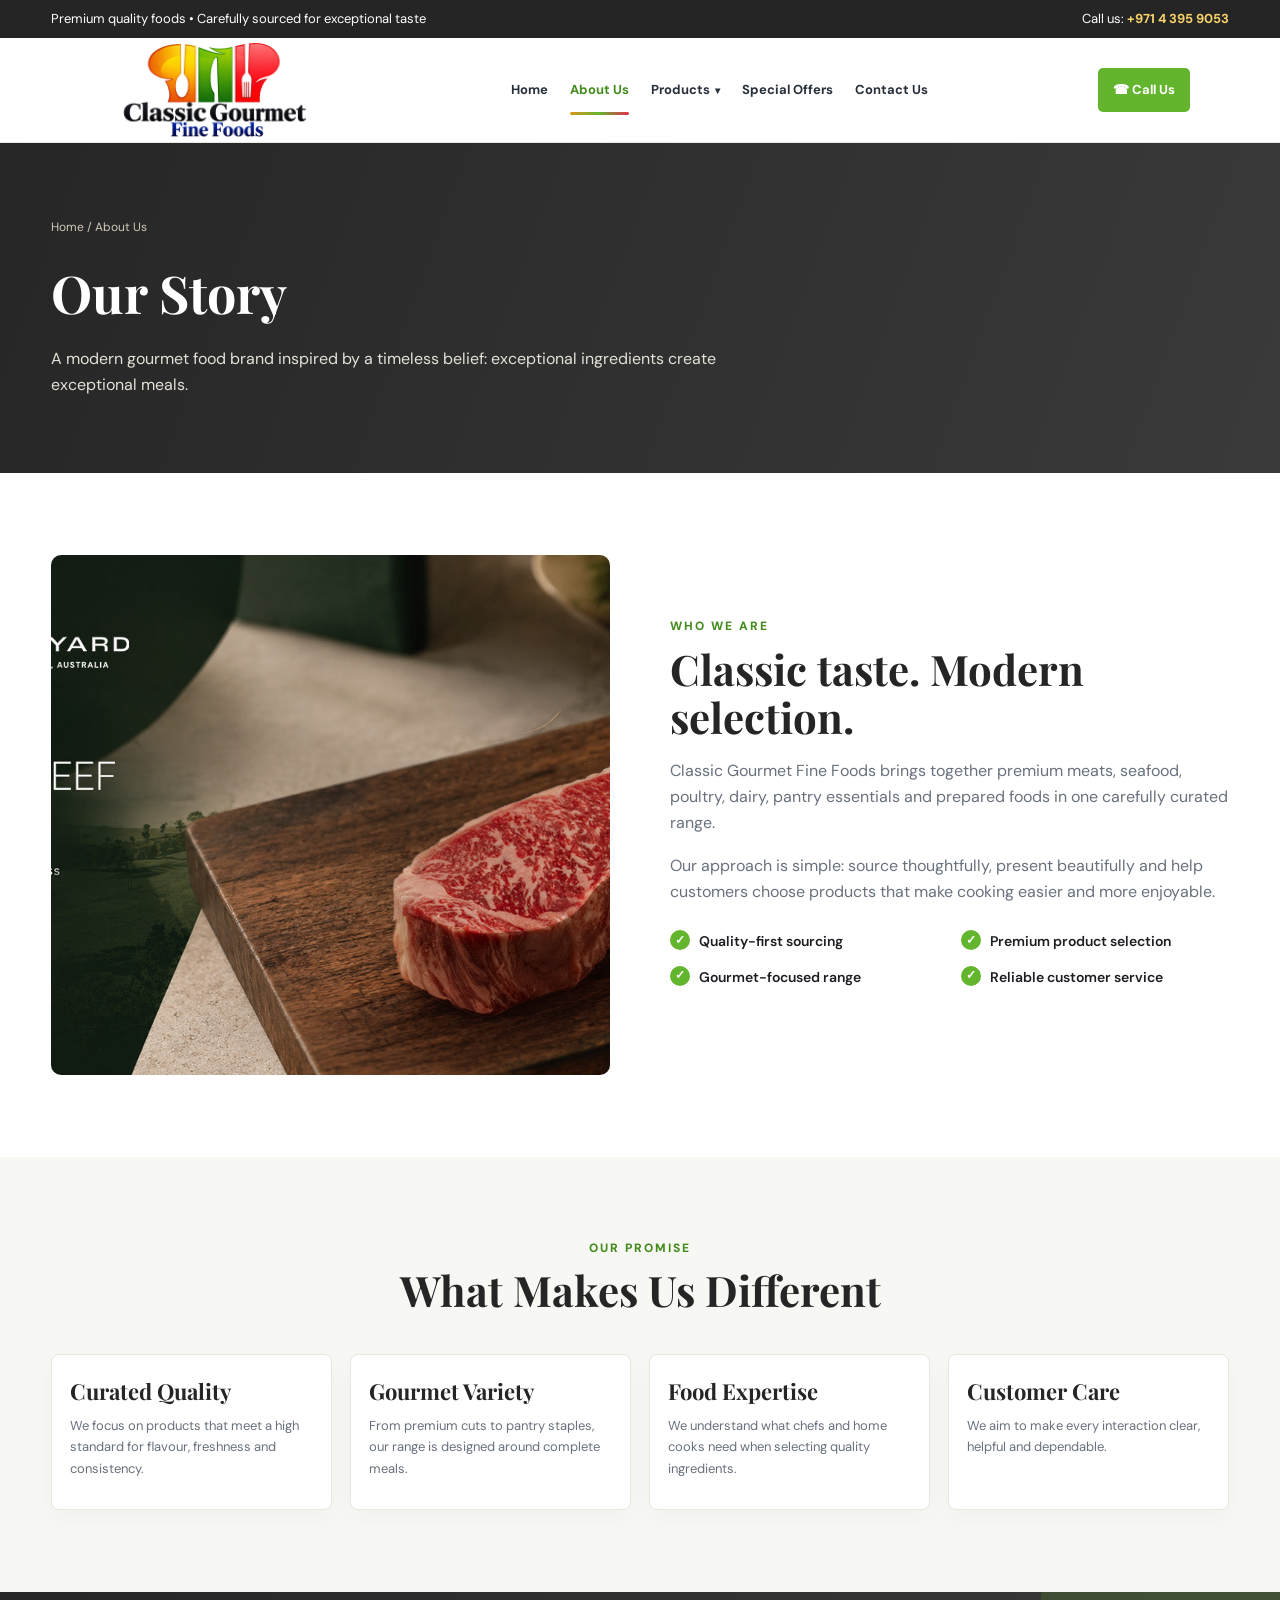
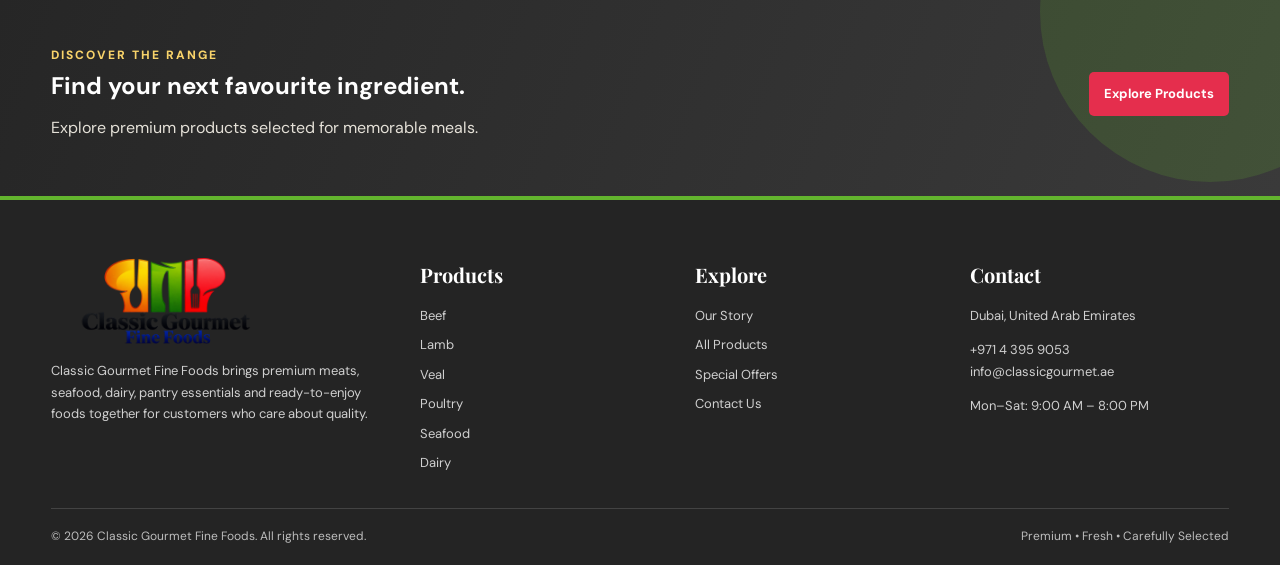
==== about.html @ 60c244a4 "Add files via upload" ====
<!doctype html><html lang="en"><head><meta charset="utf-8"><meta name="viewport" content="width=device-width,initial-scale=1"><title>About Us | Classic Gourmet Fine Foods</title><link rel="icon" href="assets/images/favicon.png"><link rel="stylesheet" href="assets/css/style.css"></head><body>

<div class="topbar"><div class="container"><span>Premium quality foods • Carefully sourced for exceptional taste</span><span>Call us: <strong>+971 4 395 9053</strong></span></div></div>
<header>
  <div class="container nav">
    <a href="index.html" aria-label="Classic Gourmet Fine Foods"><img class="logo" src="assets/images/classic-gourmet-logo-transparent.png" alt="Classic Gourmet Fine Foods"></a>
    <button class="menu-toggle" aria-label="Open menu">☰</button>
        <nav class="navlinks" aria-label="Main navigation">
      <a class="" href="index.html">Home</a>
      <a class="active" href="about.html">About Us</a>
      <div class="dropdown">
        <a class="" href="products.html" aria-haspopup="true">Products <span class="nav-caret">▾</span></a>
        <div class="dropdown-menu">
          <div class="submenu-item">
            <a href="beef.html">Beef <span class="submenu-arrow">›</span></a>
            <div class="submenu-menu">
              <a href="beef.html#black-angus">Australian Black Angus Beef</a>
              <a href="beef.html#australian-wagyu">Australian Wagyu Beef</a>
              <a href="beef.html#dry-aged">Dry Aged Beef</a>
              <a href="beef.html#japanese-a5">Japanese A5 Wagyu Beef</a>
              <a href="beef.html#new-zealand-grass-fed">New Zealand Grass Fed Beef</a>
            </div>
          </div>
          <a href="lamb.html">Lamb</a>
          <a href="veal.html">Veal</a>
          <div class="submenu-item">
            <a href="poultry.html">Poultry <span class="submenu-arrow">›</span></a>
            <div class="submenu-menu">
              <a href="poultry.html#organic-chicken">Organic Chicken</a>
              <a href="poultry.html#free-range-chicken">Free-Range Chicken</a>
              <a href="poultry.html#duck">Duck</a>
              <a href="poultry.html#turkey">Turkey</a>
            </div>
          </div>
          <a href="cooked-food.html">Cooked Food</a>
          <a href="seafood.html">Seafood</a>
          <div class="submenu-item">
            <a href="pantry.html">Pantry <span class="submenu-arrow">›</span></a>
            <div class="submenu-menu">
              <a href="pantry.html#spices-rubs">Spices &amp; Rubs</a>
              <a href="pantry.html#grocery">Grocery</a>
            </div>
          </div>
          <div class="submenu-item">
            <a href="dairy.html">Dairy <span class="submenu-arrow">›</span></a>
            <div class="submenu-menu">
              <a href="dairy.html#butter">Butter</a>
              <a href="dairy.html#cheese">Cheese</a>
            </div>
          </div>
        </div>
      </div>
      <a class="" href="special-offers.html">Special Offers</a>
      <a class="" href="contact.html">Contact Us</a>
    </nav>
    <div class="nav-actions"><a class="call-btn" href="tel:+97143959053">☎ Call Us</a></div>
  </div>
</header>

<section class="page-hero"><div class="container"><div class="breadcrumb">Home / About Us</div><h1>Our Story</h1><p>A modern gourmet food brand inspired by a timeless belief: exceptional ingredients create exceptional meals.</p></div></section>
<section class="section"><div class="container split"><div class="split-media"><img src="assets/images/hero-australian.jpg" alt="Premium food selection"></div><div class="copy"><div class="eyebrow">Who We Are</div><h2>Classic taste. Modern selection.</h2><p>Classic Gourmet Fine Foods brings together premium meats, seafood, poultry, dairy, pantry essentials and prepared foods in one carefully curated range.</p><p>Our approach is simple: source thoughtfully, present beautifully and help customers choose products that make cooking easier and more enjoyable.</p><div class="checks"><div class="check"><i>✓</i><span>Quality-first sourcing</span></div><div class="check"><i>✓</i><span>Premium product selection</span></div><div class="check"><i>✓</i><span>Gourmet-focused range</span></div><div class="check"><i>✓</i><span>Reliable customer service</span></div></div></div></div></section>
<section class="section alt"><div class="container"><div class="section-head"><div class="eyebrow">Our Promise</div><h2>What Makes Us Different</h2></div><div class="categories">
<div class="category-card"><div class="category-content"><h3>Curated Quality</h3><p>We focus on products that meet a high standard for flavour, freshness and consistency.</p></div></div>
<div class="category-card"><div class="category-content"><h3>Gourmet Variety</h3><p>From premium cuts to pantry staples, our range is designed around complete meals.</p></div></div>
<div class="category-card"><div class="category-content"><h3>Food Expertise</h3><p>We understand what chefs and home cooks need when selecting quality ingredients.</p></div></div>
<div class="category-card"><div class="category-content"><h3>Customer Care</h3><p>We aim to make every interaction clear, helpful and dependable.</p></div></div>
</div></div></section>
<section class="banner"><div class="container banner-grid"><div><div class="eyebrow" style="color:#F8D36A">Discover the range</div><h2>Find your next favourite ingredient.</h2><p>Explore premium products selected for memorable meals.</p></div><a class="primary-btn" href="products.html">Explore Products</a></div></section>

<footer>
  <div class="container footer-main">
    <div>
      <img class="footer-logo" src="assets/images/classic-gourmet-logo-transparent.png" alt="Classic Gourmet Fine Foods">
      <p>Classic Gourmet Fine Foods brings premium meats, seafood, dairy, pantry essentials and ready-to-enjoy foods together for customers who care about quality.</p>
    </div>
    <div>
      <h3>Products</h3>
      <ul>
        <li><a href="beef.html">Beef</a></li><li><a href="lamb.html">Lamb</a></li><li><a href="veal.html">Veal</a></li><li><a href="poultry.html">Poultry</a></li>
        <li><a href="seafood.html">Seafood</a></li><li><a href="dairy.html">Dairy</a></li>
      </ul>
    </div>
    <div>
      <h3>Explore</h3>
      <ul><li><a href="about.html">Our Story</a></li><li><a href="products.html">All Products</a></li><li><a href="special-offers.html">Special Offers</a></li><li><a href="contact.html">Contact Us</a></li></ul>
    </div>
    <div>
      <h3>Contact</h3>
      <p>Dubai, United Arab Emirates</p>
      <p>+971 4 395 9053<br>info@classicgourmet.ae</p>
      <p>Mon–Sat: 9:00 AM – 8:00 PM</p>
    </div>
  </div>
  <div class="container footer-bottom"><span>© <span data-year></span> Classic Gourmet Fine Foods. All rights reserved.</span><span>Premium • Fresh • Carefully Selected</span></div>
</footer>
<script src="assets/js/main.js"></script>
</body></html>
---- assets/css/style.css ----
@import url('https://fonts.googleapis.com/css2?family=DM+Sans:wght@400;500;600;700&family=Playfair+Display:wght@500;600;700&display=swap');

:root{
  --navy:#252525;
  --blue:#63B52E;
  --green:#63B52E;
  --green-dark:#438B1D;
  --red:#E52E4D;
  --orange:#D9961C;
  --cream:#FFF9EF;
  --off:#F7F7F3;
  --ink:#1C1E22;
  --muted:#68717D;
  --line:#E8E7E1;
  --white:#fff;
  --shadow:0 16px 45px rgba(16,42,86,.10);
}
*{box-sizing:border-box}
html{scroll-behavior:smooth}
body{margin:0;color:var(--ink);background:#fff;font-family:'DM Sans',Arial,sans-serif;line-height:1.65}
img{max-width:100%;display:block}
a{text-decoration:none;color:inherit}
button,input{font:inherit}
.container{width:min(1180px,92%);margin:auto}
.topbar{background:var(--navy);color:#fff;font-size:13px}
.topbar .container{height:38px;display:flex;align-items:center;justify-content:space-between}
.topbar strong{color:#F8D36A}
header{position:sticky;top:0;z-index:50;background:rgba(255,255,255,.97);backdrop-filter:blur(12px);border-bottom:1px solid rgba(37,37,37,.10)}
.nav{height:104px;display:grid;grid-template-columns:250px minmax(0,1fr) auto;align-items:center;column-gap:24px;min-width:0;max-width:1100px}
.logo{width:250px;height:98px;object-fit:contain;object-position:left center;display:block;background:transparent;flex:0 0 250px}
.navlinks{display:flex;align-items:center;justify-content:center;gap:22px;margin-left:0;min-width:0;white-space:nowrap;flex:1 1 auto}
.navlinks>a,.dropdown>a{font-size:13px;font-weight:700;color:#27303A;position:relative;padding:39px 0}
.navlinks a:hover,.navlinks a.active{color:var(--green-dark)}
.navlinks a.active:after,.navlinks>a:hover:after,.dropdown>a:hover:after,.dropdown>a.active:after{content:"";position:absolute;left:0;right:0;bottom:25px;height:3px;border-radius:4px;background:linear-gradient(90deg,var(--orange),var(--green),var(--red))}
.nav-actions{display:flex;align-items:center;gap:10px;flex:0 0 auto;margin-left:0}
.call-btn,.outline-btn,.primary-btn{display:inline-flex;align-items:center;justify-content:center;gap:8px;border-radius:5px;padding:11px 15px;font-weight:700;font-size:13px;transition:.25s}
.call-btn{background:var(--green);color:#fff}
.call-btn:hover{background:var(--green-dark);transform:translateY(-2px)}
.outline-btn{border:1px solid var(--navy);color:var(--navy);background:#fff}
.outline-btn:hover{background:var(--navy);color:#fff}
.primary-btn{background:var(--red);color:#fff}
.primary-btn:hover{background:#c91f3d;transform:translateY(-2px)}
.menu-toggle{display:none;border:0;background:none;font-size:28px;color:var(--navy)}
.hero{position:relative;overflow:hidden;background:#17243b}
.slides{position:relative;height:min(650px,70vh);min-height:500px}
.slide{position:absolute;inset:0;opacity:0;visibility:hidden;transition:opacity .65s ease}
.slide.active{opacity:1;visibility:visible}
.slide img{width:100%;height:100%;object-fit:cover}
.slide:after{content:"";position:absolute;inset:0;background:linear-gradient(90deg,rgba(9,20,37,.78),rgba(9,20,37,.28) 58%,rgba(9,20,37,.08))}
.hero-copy{position:absolute;z-index:2;inset:0;display:flex;align-items:center}
.hero-copy .inner{max-width:650px;color:#fff}
.kicker{font-size:13px;letter-spacing:2.2px;text-transform:uppercase;font-weight:800;color:#F8D36A;margin-bottom:14px}
.hero h1{font-family:'Playfair Display',serif;font-size:clamp(42px,5.2vw,72px);line-height:1.05;margin:0 0 20px}
.hero p{font-size:18px;max-width:590px;color:#F6F8FB;margin:0 0 28px}
.hero-actions{display:flex;gap:12px;flex-wrap:wrap}
.hero .outline-btn{background:rgba(255,255,255,.08);border-color:#fff;color:#fff}
.hero-dots{position:absolute;z-index:3;bottom:24px;left:50%;transform:translateX(-50%);display:flex;gap:8px}
.hero-dots button{width:10px;height:10px;border-radius:50%;border:1px solid #fff;background:transparent;padding:0;cursor:pointer}
.hero-dots button.active{background:#fff}
.trust-strip{background:var(--cream);border-bottom:1px solid #f0eadf}
.trust-grid{display:grid;grid-template-columns:repeat(4,1fr);gap:20px;padding:24px 0}
.trust-item{display:flex;gap:12px;align-items:center}
.trust-icon{width:42px;height:42px;border-radius:50%;display:grid;place-items:center;color:#fff;font-weight:800}
.trust-item:nth-child(1) .trust-icon{background:var(--orange)}
.trust-item:nth-child(2) .trust-icon{background:var(--green)}
.trust-item:nth-child(3) .trust-icon{background:var(--red)}
.trust-item:nth-child(4) .trust-icon{background:#252525}
.trust-item b{display:block;font-size:14px}
.trust-item span{font-size:12px;color:var(--muted)}
.section{padding:82px 0}
.section.alt{background:var(--off)}
.section-head{text-align:center;margin-bottom:40px}
.eyebrow{color:var(--green-dark);font-size:12px;letter-spacing:2px;text-transform:uppercase;font-weight:800}
.section h2{font-family:'Playfair Display',serif;font-size:42px;line-height:1.15;margin:7px 0 10px;color:var(--navy)}
.section-head p{max-width:680px;margin:0 auto;color:var(--muted)}
.categories{display:grid;grid-template-columns:repeat(4,1fr);gap:18px}
.category-card{background:#fff;border:1px solid var(--line);border-radius:8px;overflow:hidden;transition:.25s;box-shadow:0 8px 24px rgba(0,0,0,.03)}
.category-card:hover{transform:translateY(-5px);box-shadow:var(--shadow)}
.category-img{height:205px;display:grid;place-items:center;background:linear-gradient(135deg,#fffaf0,#f1f7ea);padding:18px}
.category-img img{width:100%;height:100%;object-fit:contain}
.category-content{padding:18px}
.category-content h3{margin:0 0 5px;font-family:'Playfair Display',serif;color:var(--navy);font-size:22px}
.category-content p{font-size:13px;color:var(--muted);margin:0 0 12px}
.link-arrow{font-size:13px;color:var(--red);font-weight:800}
.split{display:grid;grid-template-columns:1fr 1fr;gap:60px;align-items:center}
.split-media{position:relative}
.split-media img{width:100%;height:520px;object-fit:cover;border-radius:10px}
.badge{position:absolute;bottom:25px;right:-18px;background:#fff;border-left:5px solid var(--green);padding:18px 20px;box-shadow:var(--shadow);max-width:230px}
.badge strong{display:block;color:var(--navy);font-family:'Playfair Display',serif;font-size:21px}
.badge span{font-size:12px;color:var(--muted)}
.copy h2{text-align:left;margin-top:8px}
.copy p{color:var(--muted)}
.checks{display:grid;grid-template-columns:1fr 1fr;gap:12px 24px;margin:25px 0}
.check{display:flex;gap:9px;align-items:flex-start;font-size:14px;font-weight:600}
.check i{width:20px;height:20px;border-radius:50%;background:var(--green);color:#fff;display:grid;place-items:center;font-style:normal;font-size:12px;flex:none}
.product-grid{display:grid;grid-template-columns:repeat(4,1fr);gap:18px}
.product-card{border:1px solid var(--line);background:#fff;border-radius:8px;overflow:hidden;transition:.25s}
.product-card:hover{transform:translateY(-4px);box-shadow:var(--shadow)}
.product-img{height:255px;background:#f7f7f4;padding:15px}
.product-img img{width:100%;height:100%;object-fit:contain}
.product-body{padding:16px}
.product-body h3{font-size:15px;line-height:1.4;margin:0 0 8px;color:#252B32}
.price{font-size:16px;font-weight:800;color:var(--red)}
.product-body .outline-btn{padding:8px 11px;font-size:12px;margin-top:12px}
.center{display:flex;justify-content:center;margin-top:35px}
.banner{background:linear-gradient(110deg,#262626,#3a3a3a);color:#fff;padding:54px 0;position:relative;overflow:hidden}
.banner:before{content:"";position:absolute;width:340px;height:340px;border-radius:50%;right:-100px;top:-150px;background:rgba(99,181,46,.18)}
.banner-grid{display:flex;justify-content:space-between;align-items:center;gap:30px;position:relative;z-index:1}
.banner h2{color:#fff;margin:0 0 10px}
.banner p{margin:0;color:#e5e1d8;max-width:670px}
.newsletter{background:var(--cream)}
.newsletter-grid{display:grid;grid-template-columns:1fr 1fr;gap:50px;align-items:center}
.newsletter h2{text-align:left}
.newsletter form{display:flex;gap:10px}
.newsletter input{width:100%;border:1px solid #ddd8cb;border-radius:5px;padding:14px 15px;background:#fff;outline:none}
.newsletter input:focus{border-color:var(--green)}
footer{background:#242424;color:#e9e9e9;border-top:4px solid var(--green)}
.footer-main{padding:58px 0 35px;display:grid;grid-template-columns:1.4fr 1fr 1fr 1.1fr;gap:40px}
.footer-logo{width:230px;height:auto;margin-bottom:16px;background:transparent;border-radius:0;padding:0}
footer h3{font-family:'Playfair Display',serif;color:#fff;margin:0 0 14px;font-size:20px}
footer p,footer li{font-size:13px;color:#d0d0d0}
footer ul{padding:0;margin:0;list-style:none;display:grid;gap:8px}
footer a:hover{color:#F8D36A}
.footer-bottom{border-top:1px solid rgba(255,255,255,.14);padding:18px 0;display:flex;justify-content:space-between;gap:20px;font-size:12px;color:#bdbdbd}
.page-hero{background:linear-gradient(110deg,#262626,#3a3a3a);color:#fff;padding:75px 0}
.page-hero h1{font-family:'Playfair Display',serif;font-size:52px;margin:0 0 10px}
.page-hero p{max-width:680px;color:#e5e1d8;margin:0}
.breadcrumb{font-size:12px;color:#d1c8b8;margin-bottom:12px}
.category-intro{display:grid;grid-template-columns:1.2fr .8fr;gap:45px;align-items:center;margin-bottom:50px}
.category-intro img{width:100%;height:330px;object-fit:contain;background:linear-gradient(135deg,#fffaf0,#f1f7ea);border-radius:10px;padding:20px}
.filters{display:flex;gap:9px;flex-wrap:wrap;margin:0 0 28px}
.filter{border:1px solid var(--line);background:#fff;color:var(--navy);padding:9px 14px;border-radius:20px;font-weight:700;font-size:12px}
.filter.active,.filter:hover{background:var(--navy);color:#fff}
.contact-grid{display:grid;grid-template-columns:1fr 1fr;gap:45px}
.contact-card{background:var(--off);border-radius:10px;padding:28px}
.contact-list{display:grid;gap:18px;margin-top:20px}
.contact-item{display:flex;gap:14px}
.contact-item .ci{width:40px;height:40px;border-radius:50%;display:grid;place-items:center;background:#fff;color:var(--green-dark);font-weight:800}
.contact-form{display:grid;gap:14px}
.contact-form label{font-size:13px;font-weight:700;color:var(--navy)}
.contact-form input,.contact-form textarea{width:100%;border:1px solid var(--line);border-radius:5px;padding:13px;outline:none}
.contact-form textarea{min-height:150px;resize:vertical}
.dropdown{position:relative;height:104px;display:flex;align-items:center;flex:0 0 auto}
.dropdown>a{display:flex;align-items:center;gap:5px}
.nav-caret{font-size:10px;line-height:1;transform:translateY(1px)}
.dropdown-menu{position:absolute;top:100%;left:50%;transform:translate(-50%,0);width:285px;background:#fff;border:1px solid var(--line);box-shadow:0 18px 45px rgba(16,42,86,.18);border-radius:8px;padding:8px;display:grid;opacity:0;visibility:hidden;pointer-events:none;transition:opacity .15s ease,visibility .15s ease;z-index:100}
.dropdown:hover>.dropdown-menu,.dropdown:focus-within>.dropdown-menu{opacity:1;visibility:visible;pointer-events:auto}
.dropdown-menu a{padding:10px 12px!important;border-radius:5px;font-size:13px!important;line-height:1.25;white-space:normal}
.dropdown-menu a:hover{background:var(--off)}
.dropdown-menu a:after{display:none!important}
.submenu-item{position:relative}
.submenu-item>a{display:flex!important;align-items:center;justify-content:space-between;gap:18px}
.submenu-arrow{font-size:18px;line-height:1;opacity:.7}
.submenu-menu{position:absolute;left:calc(100% + 4px);top:-9px;width:285px;background:#fff;border:1px solid var(--line);box-shadow:0 18px 45px rgba(16,42,86,.18);border-radius:8px;padding:8px;display:grid;opacity:0;visibility:hidden;pointer-events:none;transform:translateX(4px);transition:opacity .15s ease,visibility .15s ease,transform .15s ease;z-index:110}
.submenu-item:hover>.submenu-menu,.submenu-item:focus-within>.submenu-menu{opacity:1;visibility:visible;pointer-events:auto;transform:translateX(0)}
.submenu-menu a{white-space:normal;line-height:1.3}

@media(max-width:1150px){
 .nav{grid-template-columns:220px minmax(0,1fr) auto;column-gap:16px}.logo{width:220px;height:92px;flex-basis:220px}.navlinks{gap:14px;margin-left:0}.nav-actions{margin-left:0}.navlinks>a,.dropdown>a{font-size:12px}
 .categories{grid-template-columns:repeat(2,1fr)}.product-grid{grid-template-columns:repeat(3,1fr)}
 .footer-main{grid-template-columns:1fr 1fr}.split{gap:35px}
}
@media(max-width:900px){
 .nav{height:92px;grid-template-columns:205px minmax(0,1fr) auto;column-gap:10px}.logo{width:205px;height:86px;flex-basis:205px}.navlinks{gap:10px;margin-left:0}.nav-actions{margin-left:0}.navlinks>a,.dropdown>a{font-size:11px}
 .nav-actions{display:none}
}
@media(max-width:760px){
 .topbar .container{height:auto;padding:8px 0;justify-content:center;text-align:center}
 .topbar .container span:last-child{display:none}
 .nav{height:96px;display:flex;justify-content:space-between;max-width:none;column-gap:0}.logo{width:235px;height:88px;flex-basis:235px}.menu-toggle{display:block}
 .navlinks{position:absolute;left:0;right:0;top:96px;background:#fff;border-top:1px solid var(--line);padding:14px 4%;display:none;flex-direction:column;align-items:stretch;gap:0;box-shadow:0 15px 30px rgba(0,0,0,.08);white-space:normal}
 .navlinks.open{display:flex}.navlinks>a,.dropdown>a{padding:13px 0;font-size:14px}.navlinks a.active:after,.navlinks a:hover:after,.dropdown>a.active:after,.dropdown>a:hover:after{display:none}
 .dropdown{height:auto;display:block}.dropdown-menu{position:static;width:auto;border:0;box-shadow:none;padding:0 0 0 15px;display:grid;opacity:1;visibility:visible;pointer-events:auto;transform:none;transition:none}.submenu-item{position:static}.submenu-menu{position:static;width:auto;border:0;box-shadow:none;padding:0 0 0 15px;display:grid;opacity:1;visibility:visible;pointer-events:auto;transform:none;transition:none}.submenu-menu a{padding:10px 12px!important;font-size:12px!important}.submenu-arrow{display:none}
 .slides{height:610px;min-height:610px}.hero-copy .inner{padding-top:15px}.hero h1{font-size:44px}.hero p{font-size:16px}
 .trust-grid{grid-template-columns:1fr 1fr}.trust-item{padding:4px 0}
 .section{padding:60px 0}.section h2{font-size:34px}
 .categories{grid-template-columns:1fr 1fr}.product-grid{grid-template-columns:1fr 1fr}
 .split,.newsletter-grid,.contact-grid,.category-intro{grid-template-columns:1fr;gap:28px}
 .split-media img{height:380px}.badge{right:10px}.copy h2{font-size:34px}
 .newsletter form{flex-direction:column}.footer-main{grid-template-columns:1fr}
 .page-hero h1{font-size:42px}
}
@media(max-width:480px){
 .logo{width:215px;height:82px}.categories,.product-grid{grid-template-columns:1fr}
 .slides{height:590px;min-height:590px}.hero h1{font-size:38px}
 .hero-actions .primary-btn,.hero-actions .outline-btn{width:100%}
 .trust-grid{grid-template-columns:1fr}.product-img{height:240px}
}
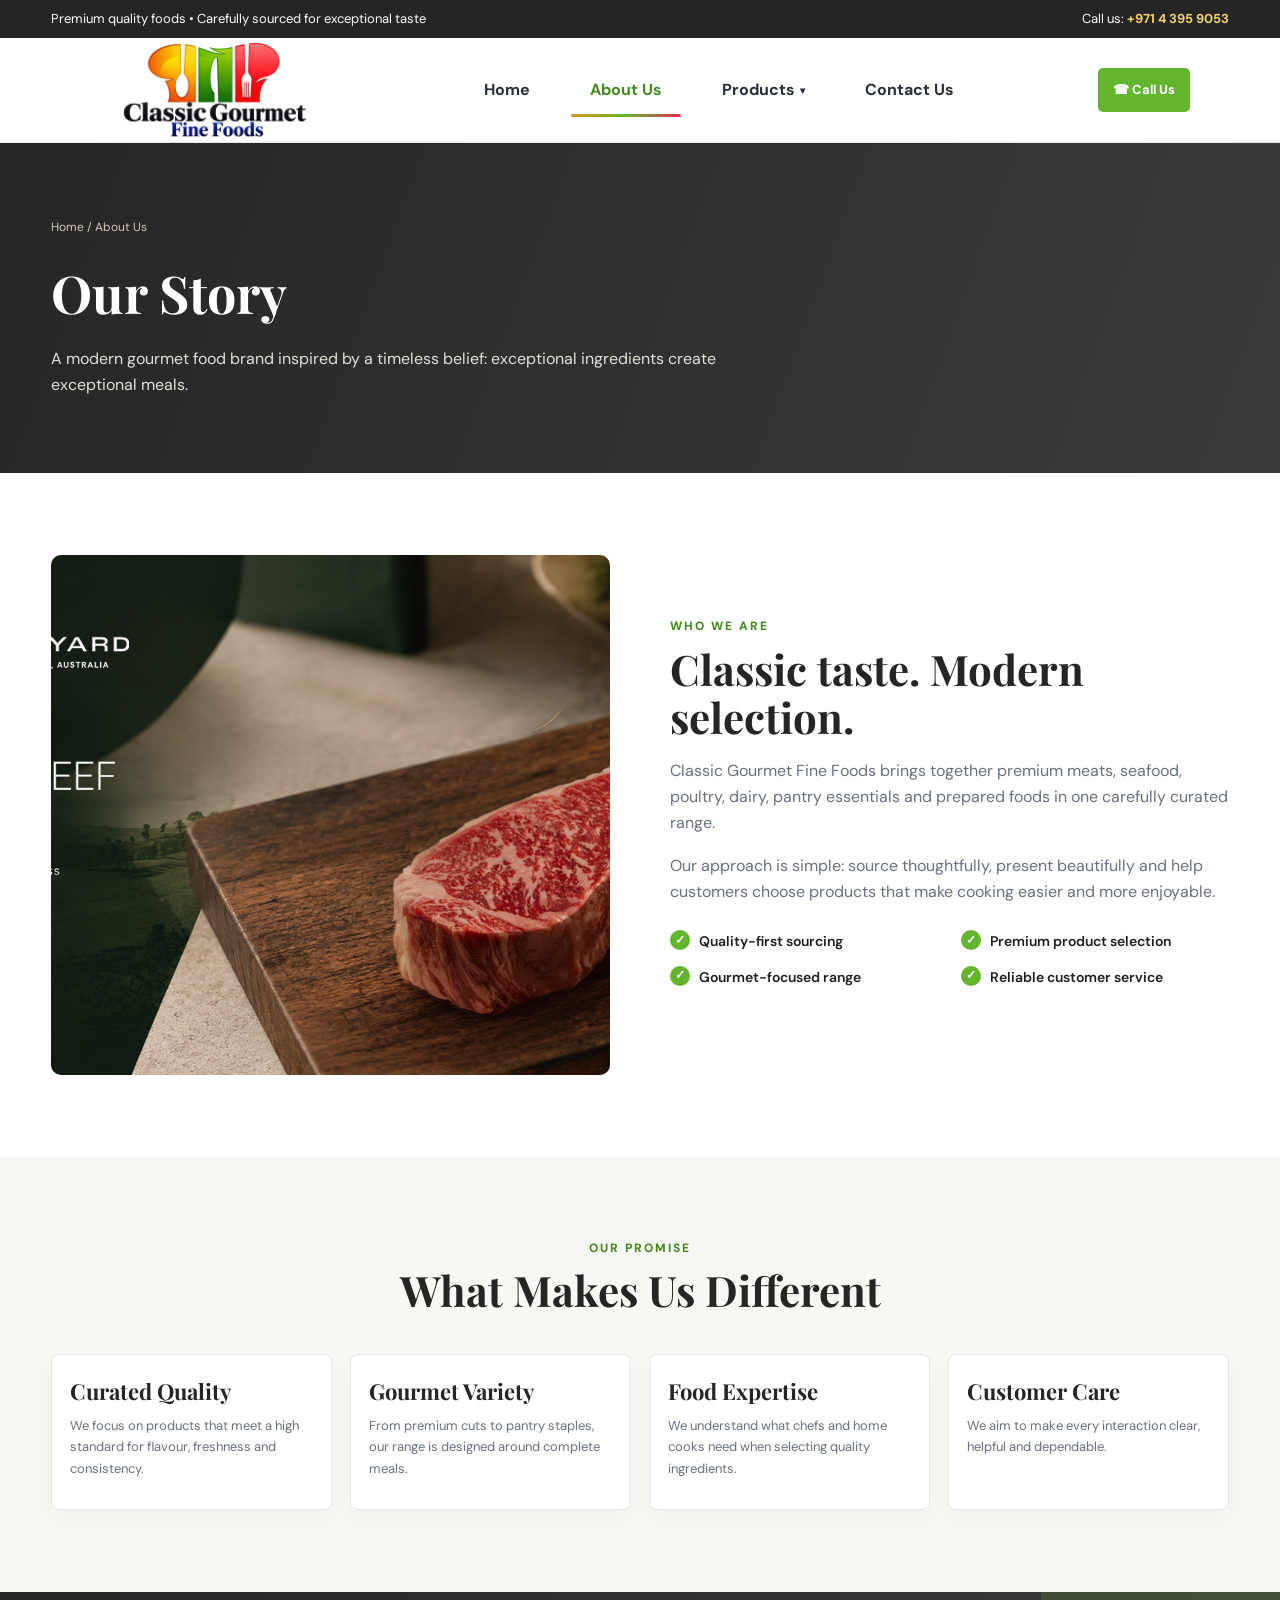
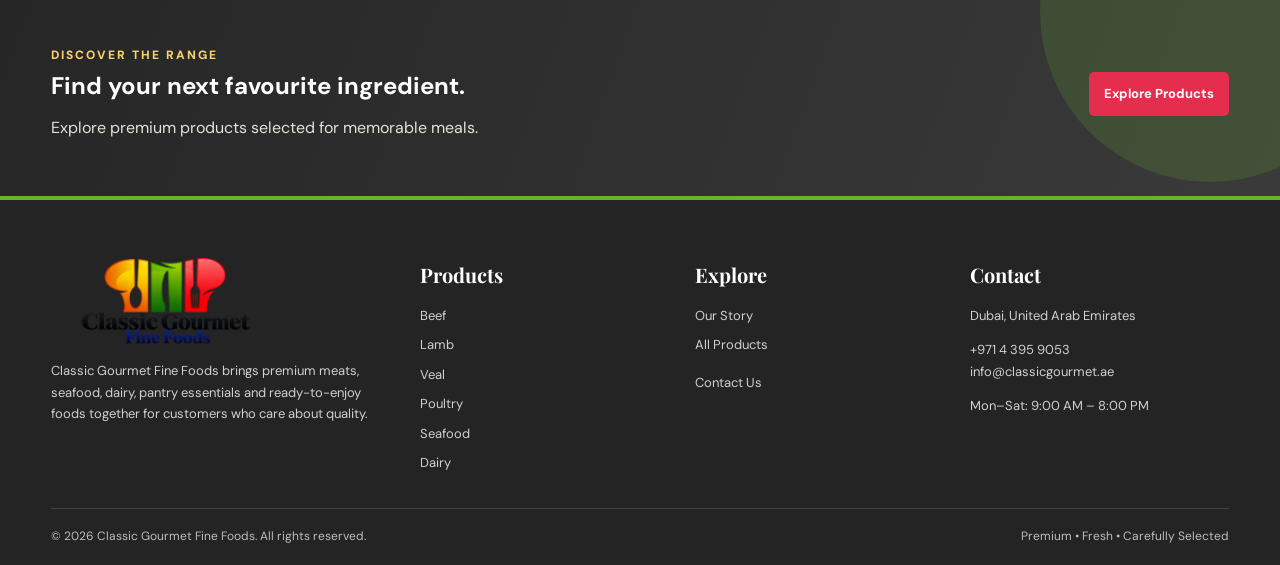
==== commit 14328670: "Add files via upload" ====
--- a/about.html
+++ b/about.html
@@ -11,46 +11,16 @@
       <div class="dropdown">
         <a class="" href="products.html" aria-haspopup="true">Products <span class="nav-caret">▾</span></a>
         <div class="dropdown-menu">
-          <div class="submenu-item">
-            <a href="beef.html">Beef <span class="submenu-arrow">›</span></a>
-            <div class="submenu-menu">
-              <a href="beef.html#black-angus">Australian Black Angus Beef</a>
-              <a href="beef.html#australian-wagyu">Australian Wagyu Beef</a>
-              <a href="beef.html#dry-aged">Dry Aged Beef</a>
-              <a href="beef.html#japanese-a5">Japanese A5 Wagyu Beef</a>
-              <a href="beef.html#new-zealand-grass-fed">New Zealand Grass Fed Beef</a>
-            </div>
-          </div>
+          <a href="beef.html">Beef</a>
           <a href="lamb.html">Lamb</a>
           <a href="veal.html">Veal</a>
-          <div class="submenu-item">
-            <a href="poultry.html">Poultry <span class="submenu-arrow">›</span></a>
-            <div class="submenu-menu">
-              <a href="poultry.html#organic-chicken">Organic Chicken</a>
-              <a href="poultry.html#free-range-chicken">Free-Range Chicken</a>
-              <a href="poultry.html#duck">Duck</a>
-              <a href="poultry.html#turkey">Turkey</a>
-            </div>
-          </div>
+          <a href="poultry.html">Poultry</a>
           <a href="cooked-food.html">Cooked Food</a>
           <a href="seafood.html">Seafood</a>
-          <div class="submenu-item">
-            <a href="pantry.html">Pantry <span class="submenu-arrow">›</span></a>
-            <div class="submenu-menu">
-              <a href="pantry.html#spices-rubs">Spices &amp; Rubs</a>
-              <a href="pantry.html#grocery">Grocery</a>
-            </div>
-          </div>
-          <div class="submenu-item">
-            <a href="dairy.html">Dairy <span class="submenu-arrow">›</span></a>
-            <div class="submenu-menu">
-              <a href="dairy.html#butter">Butter</a>
-              <a href="dairy.html#cheese">Cheese</a>
-            </div>
-          </div>
+          <a href="pantry.html">Pantry</a>
+          <a href="dairy.html">Dairy</a>
         </div>
       </div>
-      <a class="" href="special-offers.html">Special Offers</a>
       <a class="" href="contact.html">Contact Us</a>
     </nav>
     <div class="nav-actions"><a class="call-btn" href="tel:+97143959053">☎ Call Us</a></div>
@@ -82,7 +52,8 @@
     </div>
     <div>
       <h3>Explore</h3>
-      <ul><li><a href="about.html">Our Story</a></li><li><a href="products.html">All Products</a></li><li><a href="special-offers.html">Special Offers</a></li><li><a href="contact.html">Contact Us</a></li></ul>
+      <ul><li><a href="about.html">Our Story</a></li><li><a href="products.html">All Products</a></li><li>
+      </li><li><a href="contact.html">Contact Us</a></li></ul>
     </div>
     <div>
       <h3>Contact</h3>
--- a/assets/css/style.css
+++ b/assets/css/style.css
@@ -30,7 +30,7 @@
 .nav{height:104px;display:grid;grid-template-columns:250px minmax(0,1fr) auto;align-items:center;column-gap:24px;min-width:0;max-width:1100px}
 .logo{width:250px;height:98px;object-fit:contain;object-position:left center;display:block;background:transparent;flex:0 0 250px}
 .navlinks{display:flex;align-items:center;justify-content:center;gap:22px;margin-left:0;min-width:0;white-space:nowrap;flex:1 1 auto}
-.navlinks>a,.dropdown>a{font-size:13px;font-weight:700;color:#27303A;position:relative;padding:39px 0}
+.navlinks>a,.dropdown>a{font-size:16px;font-weight:700;color:#27303A;position:relative;padding:39px 19px}
 .navlinks a:hover,.navlinks a.active{color:var(--green-dark)}
 .navlinks a.active:after,.navlinks>a:hover:after,.dropdown>a:hover:after,.dropdown>a.active:after{content:"";position:absolute;left:0;right:0;bottom:25px;height:3px;border-radius:4px;background:linear-gradient(90deg,var(--orange),var(--green),var(--red))}
 .nav-actions{display:flex;align-items:center;gap:10px;flex:0 0 auto;margin-left:0}
@@ -101,7 +101,7 @@
 .product-img img{width:100%;height:100%;object-fit:contain}
 .product-body{padding:16px}
 .product-body h3{font-size:15px;line-height:1.4;margin:0 0 8px;color:#252B32}
-.price{font-size:16px;font-weight:800;color:var(--red)}
+
 .product-body .outline-btn{padding:8px 11px;font-size:12px;margin-top:12px}
 .center{display:flex;justify-content:center;margin-top:35px}
 .banner{background:linear-gradient(110deg,#262626,#3a3a3a);color:#fff;padding:54px 0;position:relative;overflow:hidden}
@@ -132,7 +132,7 @@
 .filters{display:flex;gap:9px;flex-wrap:wrap;margin:0 0 28px}
 .filter{border:1px solid var(--line);background:#fff;color:var(--navy);padding:9px 14px;border-radius:20px;font-weight:700;font-size:12px}
 .filter.active,.filter:hover{background:var(--navy);color:#fff}
-.contact-grid{display:grid;grid-template-columns:1fr 1fr;gap:45px}
+.contact-grid{grid-template-columns:1fr 1fr;gap:45px}
 .contact-card{background:var(--off);border-radius:10px;padding:28px}
 .contact-list{display:grid;gap:18px;margin-top:20px}
 .contact-item{display:flex;gap:14px}
